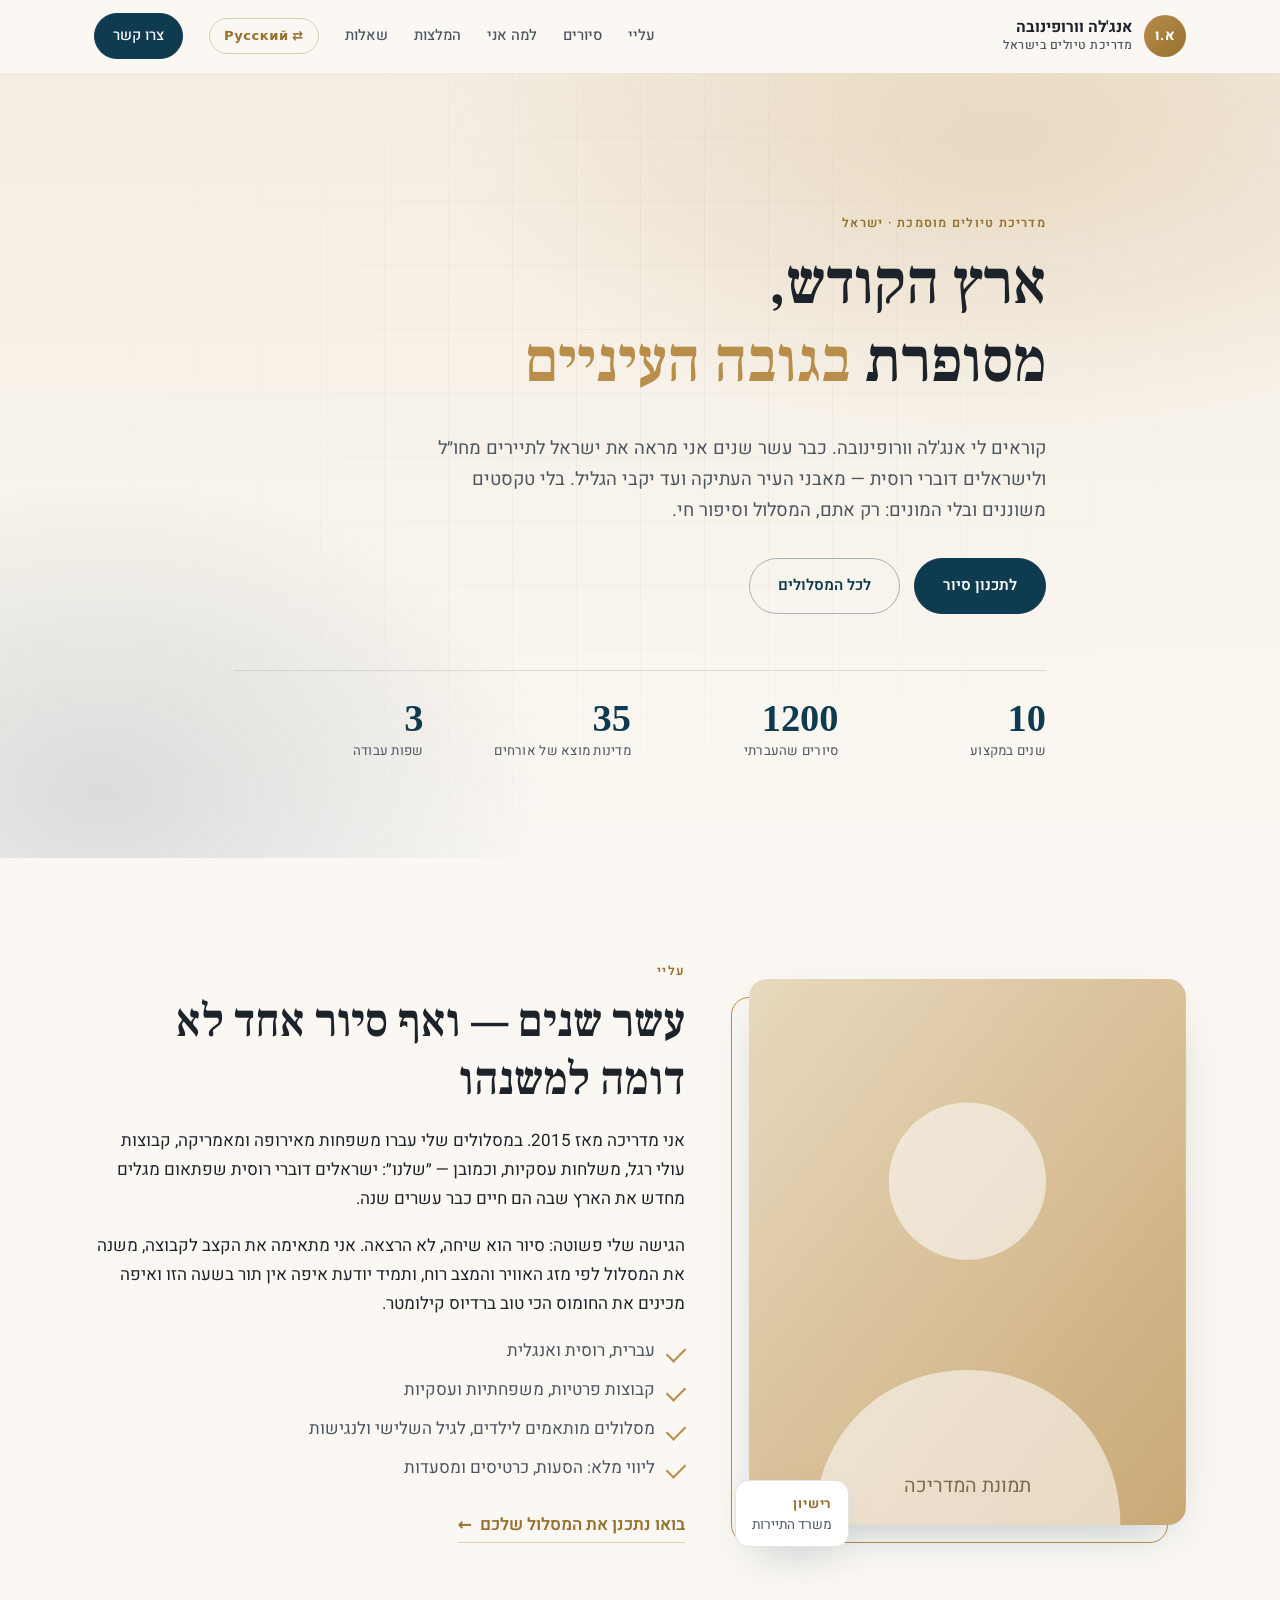
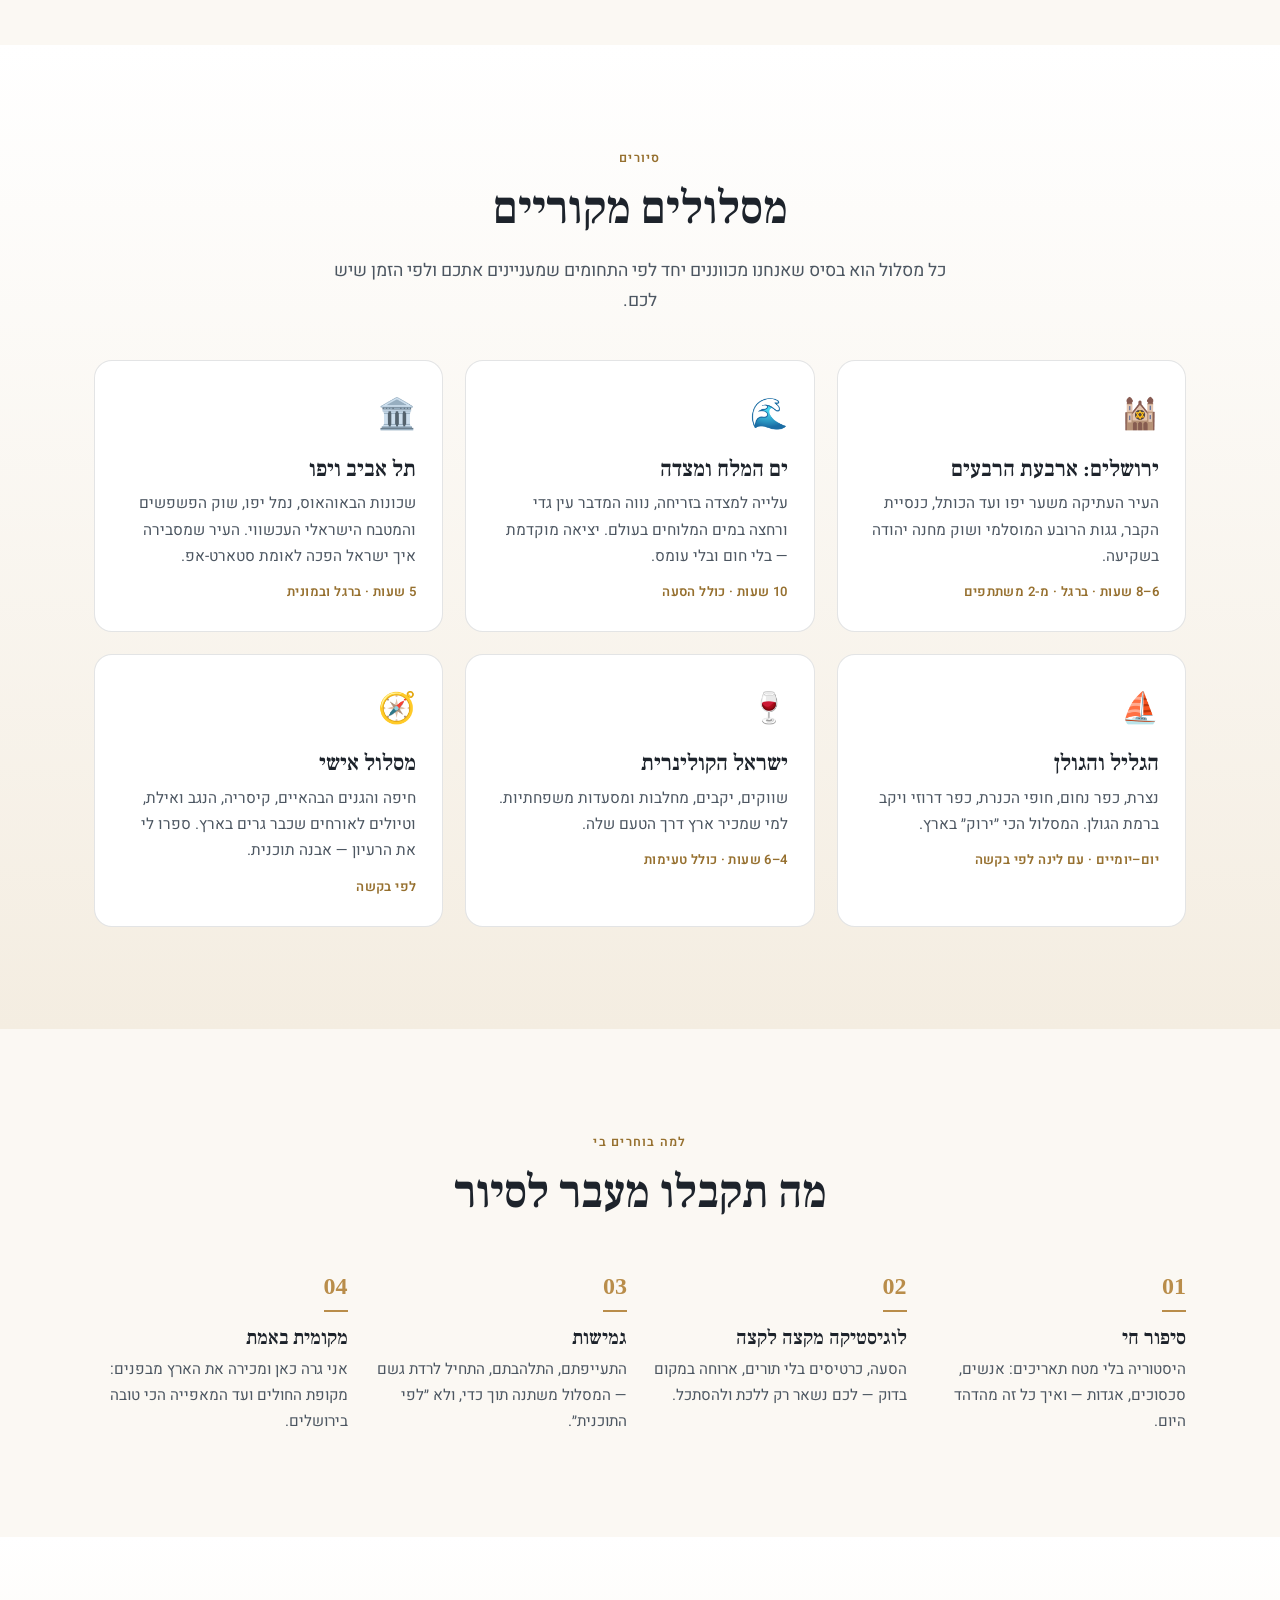
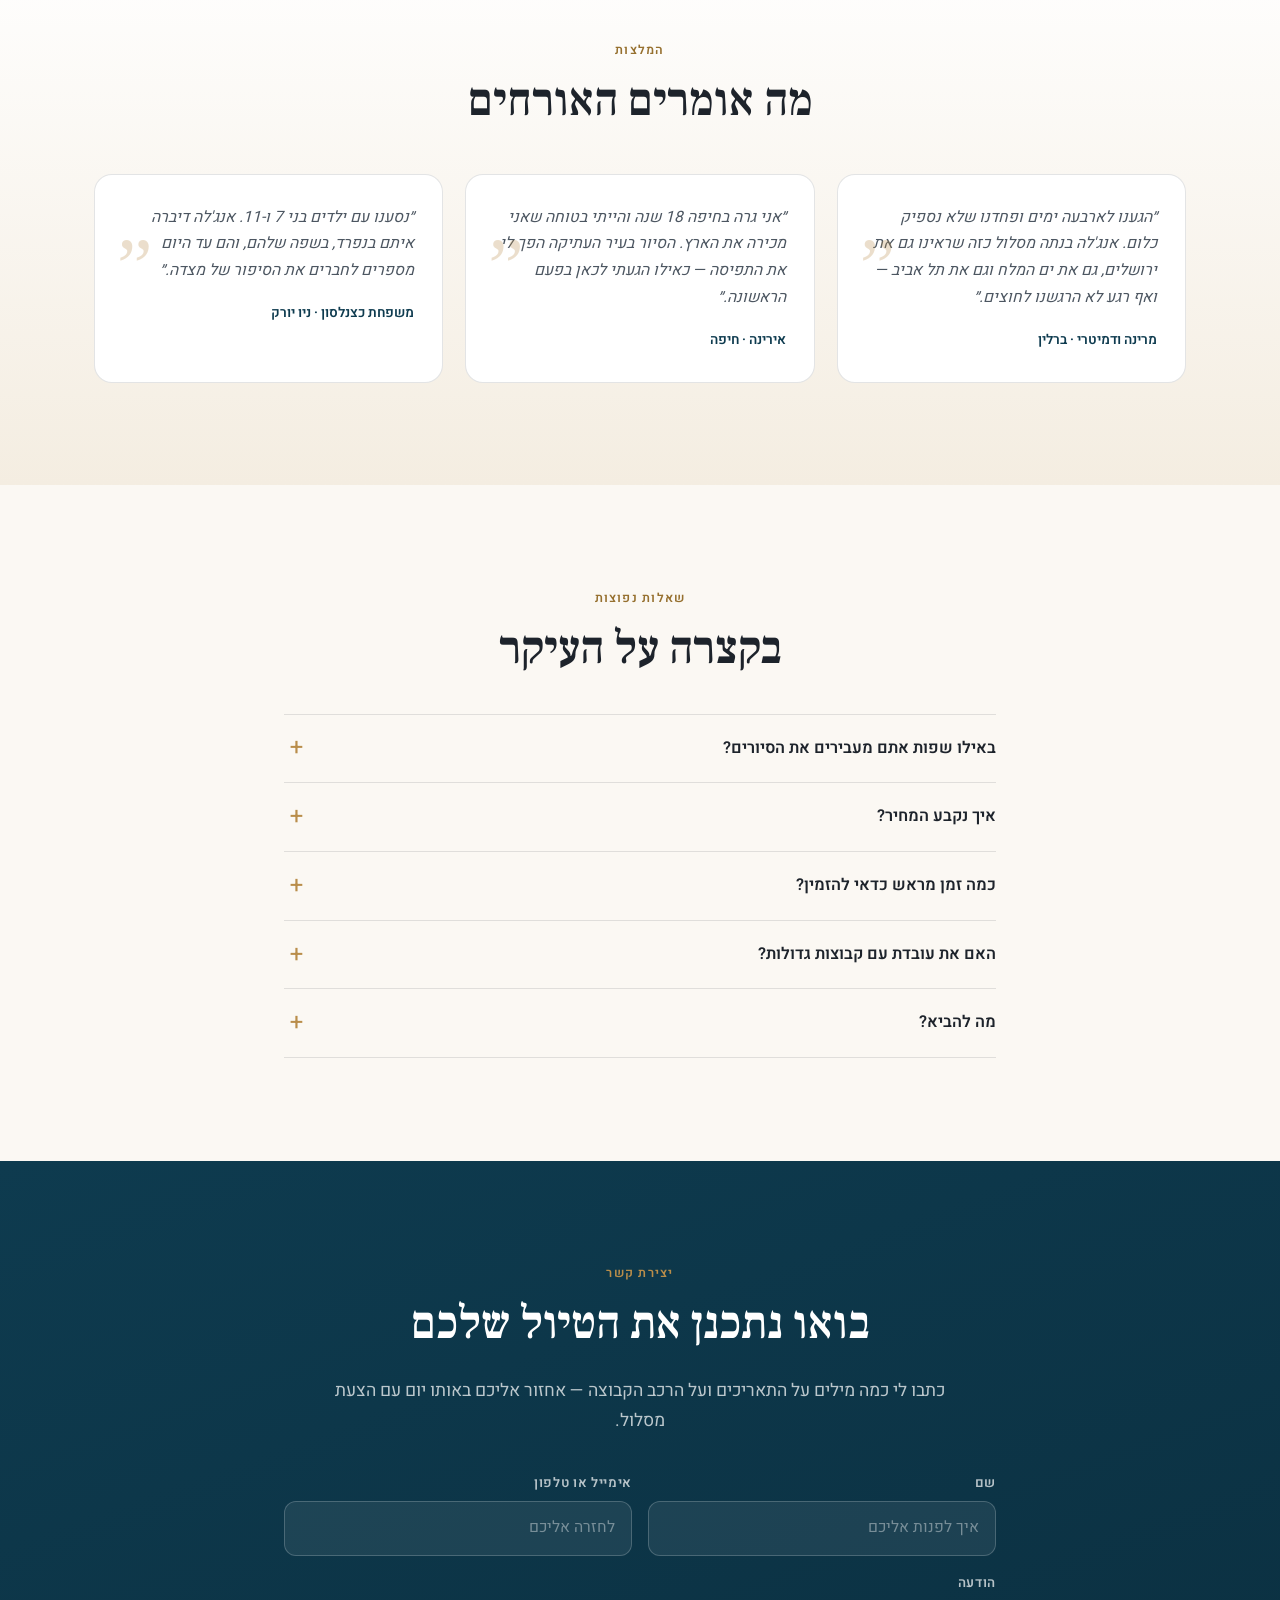
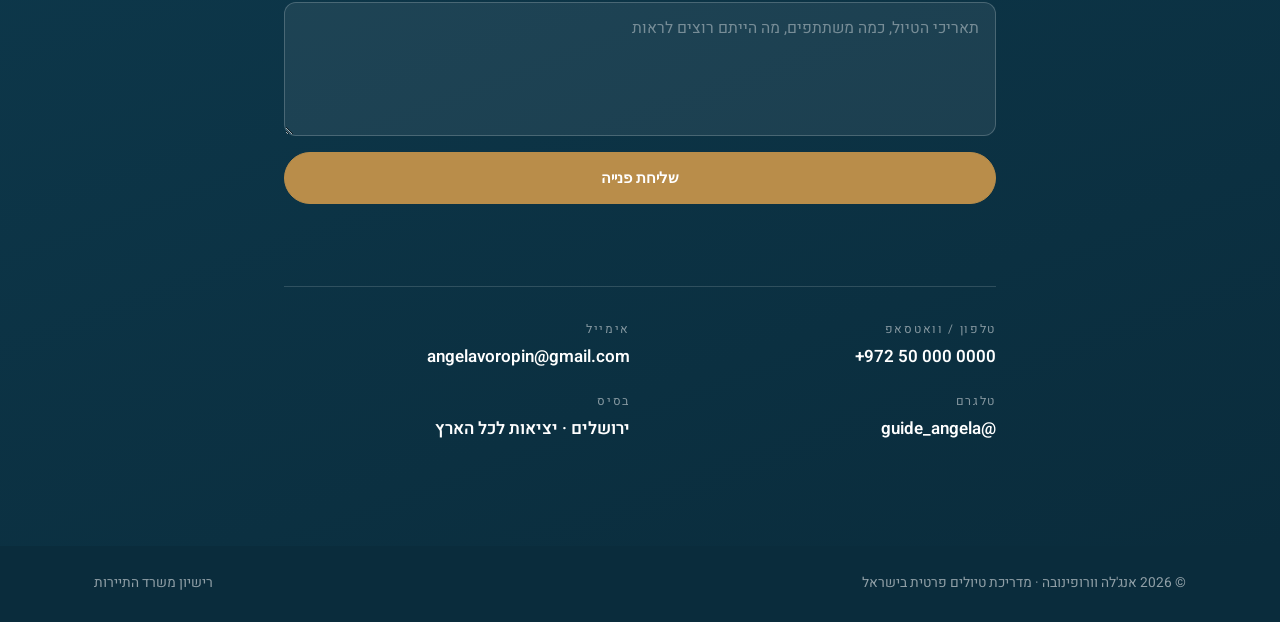
==== he/index.html @ 27bee262 "feat(i18n): גרסה עברית מלאה עם תמיכת RTL - דף חדש he/index.html: כל התוכן מתורגם לעברית - css/rtl.cs" ====
<!DOCTYPE html>
<html lang="he" dir="rtl">
<head>
<meta charset="UTF-8">
<meta name="viewport" content="width=device-width, initial-scale=1">
<title>אנג'לה וורופינובה — מדריכת טיולים פרטית בישראל</title>
<meta name="description" content="אנג'לה וורופינובה — מדריכת טיולים מוסמכת עם 10 שנות ניסיון. סיורים פרטיים וקבוצתיים בירושלים, תל אביב, ים המלח והגליל — בעברית, רוסית ואנגלית.">
<meta name="keywords" content="מדריכת טיולים, סיורים בירושלים, מדריך פרטי, טיול ים המלח, מדריכת טיולים דוברת רוסית">
<meta property="og:title" content="אנג'לה וורופינובה — מדריכת טיולים פרטית בישראל">
<meta property="og:description" content="10 שנים של סיורים מקוריים בארץ הקודש. מסלולים אישיים בעברית, רוסית ואנגלית.">
<meta property="og:type" content="website">
<link rel="alternate" hreflang="ru" href="../index.html">
<link rel="alternate" hreflang="he" href="index.html">
<link rel="preconnect" href="https://fonts.googleapis.com">
<link rel="preconnect" href="https://fonts.gstatic.com" crossorigin>
<link href="https://fonts.googleapis.com/css2?family=Frank+Ruhl+Libre:wght@500;600;700&family=Heebo:wght@300;400;500;600;700&display=swap" rel="stylesheet">
<link rel="stylesheet" href="../css/style.css">
<link rel="stylesheet" href="../css/rtl.css">
</head>
<body>

<header class="nav" id="nav">
  <div class="wrap nav__inner">
    <a class="brand" href="#top">
      <span class="brand__mark">א.ו</span>
      <span class="brand__text">אנג'לה וורופינובה<em>מדריכת טיולים בישראל</em></span>
    </a>
    <nav class="nav__links" id="navLinks">
      <a href="#about">עליי</a>
      <a href="#tours">סיורים</a>
      <a href="#why">למה אני</a>
      <a href="#reviews">המלצות</a>
      <a href="#faq">שאלות</a>
      <a class="lang" href="../index.html" hreflang="ru">Русский</a>
      <a class="btn btn--sm" href="#contact">צרו קשר</a>
    </nav>
    <button class="burger" id="burger" aria-label="תפריט"><span></span><span></span><span></span></button>
  </div>
</header>

<section class="hero" id="top">
  <div class="hero__bg" aria-hidden="true"></div>
  <div class="wrap hero__inner">
    <p class="eyebrow">מדריכת טיולים מוסמכת · ישראל</p>
    <h1>ארץ הקודש,<br>מסופרת <span>בגובה העיניים</span></h1>
    <p class="hero__lead">קוראים לי אנג'לה וורופינובה. כבר עשר שנים אני מראה את ישראל לתיירים מחו״ל
      ולישראלים דוברי רוסית — מאבני העיר העתיקה ועד יקבי הגליל.
      בלי טקסטים משוננים ובלי המונים: רק אתם, המסלול וסיפור חי.</p>
    <div class="hero__cta">
      <a class="btn" href="#contact">לתכנון סיור</a>
      <a class="btn btn--ghost" href="#tours">לכל המסלולים</a>
    </div>
    <ul class="stats">
      <li><b data-count="10">0</b><span>שנים במקצוע</span></li>
      <li><b data-count="1200">0</b><span>סיורים שהעברתי</span></li>
      <li><b data-count="35">0</b><span>מדינות מוצא של אורחים</span></li>
      <li><b data-count="3">0</b><span>שפות עבודה</span></li>
    </ul>
  </div>
</section>

<section class="section" id="about">
  <div class="wrap grid-2">
    <div class="photo">
      <div class="photo__frame">
        <svg viewBox="0 0 400 500" role="img" aria-label="תמונת המדריכה">
          <defs><linearGradient id="g1" x1="0" y1="0" x2="1" y2="1">
            <stop offset="0%" stop-color="#e8d9be"/><stop offset="100%" stop-color="#c9a875"/></linearGradient></defs>
          <rect width="400" height="500" fill="url(#g1)"/>
          <circle cx="200" cy="185" r="72" fill="#fff" opacity=".55"/>
          <path d="M60 500c0-84 63-142 140-142s140 58 140 142z" fill="#fff" opacity=".55"/>
          <text x="200" y="470" text-anchor="middle" font-family="Heebo,sans-serif" font-size="18" fill="#5a4526" opacity=".75">תמונת המדריכה</text>
        </svg>
      </div>
      <div class="badge">
        <b>רישיון</b>
        <span>משרד התיירות</span>
      </div>
    </div>
    <div>
      <p class="eyebrow">עליי</p>
      <h2>עשר שנים — ואף סיור אחד לא דומה למשנהו</h2>
      <p>אני מדריכה מאז 2015. במסלולים שלי עברו משפחות מאירופה ומאמריקה, קבוצות עולי רגל,
        משלחות עסקיות, וכמובן — ״שלנו״: ישראלים דוברי רוסית שפתאום מגלים מחדש את הארץ
        שבה הם חיים כבר עשרים שנה.</p>
      <p>הגישה שלי פשוטה: סיור הוא שיחה, לא הרצאה. אני מתאימה את הקצב לקבוצה,
        משנה את המסלול לפי מזג האוויר והמצב רוח, ותמיד יודעת איפה אין תור בשעה הזו
        ואיפה מכינים את החומוס הכי טוב ברדיוס קילומטר.</p>
      <ul class="ticks">
        <li>עברית, רוסית ואנגלית</li>
        <li>קבוצות פרטיות, משפחתיות ועסקיות</li>
        <li>מסלולים מותאמים לילדים, לגיל השלישי ולנגישות</li>
        <li>ליווי מלא: הסעות, כרטיסים ומסעדות</li>
      </ul>
      <a class="link-arrow" href="#contact">בואו נתכנן את המסלול שלכם</a>
    </div>
  </div>
</section>

<section class="section section--alt" id="tours">
  <div class="wrap">
    <p class="eyebrow center">סיורים</p>
    <h2 class="center">מסלולים מקוריים</h2>
    <p class="lead center">כל מסלול הוא בסיס שאנחנו מכווננים יחד לפי התחומים שמעניינים אתכם ולפי הזמן שיש לכם.</p>
    <div class="cards">
      <article class="card">
        <div class="card__ico">🕍</div>
        <h3>ירושלים: ארבעת הרבעים</h3>
        <p>העיר העתיקה משער יפו ועד הכותל, כנסיית הקבר, גגות הרובע המוסלמי ושוק מחנה יהודה בשקיעה.</p>
        <p class="card__meta">6–8 שעות · ברגל · מ-2 משתתפים</p>
      </article>
      <article class="card">
        <div class="card__ico">🌊</div>
        <h3>ים המלח ומצדה</h3>
        <p>עלייה למצדה בזריחה, נווה המדבר עין גדי ורחצה במים המלוחים בעולם. יציאה מוקדמת — בלי חום ובלי עומס.</p>
        <p class="card__meta">10 שעות · כולל הסעה</p>
      </article>
      <article class="card">
        <div class="card__ico">🏛️</div>
        <h3>תל אביב ויפו</h3>
        <p>שכונות הבאוהאוס, נמל יפו, שוק הפשפשים והמטבח הישראלי העכשווי. העיר שמסבירה איך ישראל הפכה לאומת סטארט-אפ.</p>
        <p class="card__meta">5 שעות · ברגל ובמונית</p>
      </article>
      <article class="card">
        <div class="card__ico">⛵</div>
        <h3>הגליל והגולן</h3>
        <p>נצרת, כפר נחום, חופי הכנרת, כפר דרוזי ויקב ברמת הגולן. המסלול הכי ״ירוק״ בארץ.</p>
        <p class="card__meta">יום–יומיים · עם לינה לפי בקשה</p>
      </article>
      <article class="card">
        <div class="card__ico">🍷</div>
        <h3>ישראל הקולינרית</h3>
        <p>שווקים, יקבים, מחלבות ומסעדות משפחתיות. למי שמכיר ארץ דרך הטעם שלה.</p>
        <p class="card__meta">4–6 שעות · כולל טעימות</p>
      </article>
      <article class="card">
        <div class="card__ico">🧭</div>
        <h3>מסלול אישי</h3>
        <p>חיפה והגנים הבהאיים, קיסריה, הנגב ואילת, וטיולים לאורחים שכבר גרים בארץ. ספרו לי את הרעיון — אבנה תוכנית.</p>
        <p class="card__meta">לפי בקשה</p>
      </article>
    </div>
  </div>
</section>

<section class="section" id="why">
  <div class="wrap">
    <p class="eyebrow center">למה בוחרים בי</p>
    <h2 class="center">מה תקבלו מעבר לסיור</h2>
    <div class="feats">
      <div class="feat"><b>01</b><h4>סיפור חי</h4><p>היסטוריה בלי מטח תאריכים: אנשים, סכסוכים, אגדות — ואיך כל זה מהדהד היום.</p></div>
      <div class="feat"><b>02</b><h4>לוגיסטיקה מקצה לקצה</h4><p>הסעה, כרטיסים בלי תורים, ארוחה במקום בדוק — לכם נשאר רק ללכת ולהסתכל.</p></div>
      <div class="feat"><b>03</b><h4>גמישות</h4><p>התעייפתם, התלהבתם, התחיל לרדת גשם — המסלול משתנה תוך כדי, ולא ״לפי התוכנית״.</p></div>
      <div class="feat"><b>04</b><h4>מקומית באמת</h4><p>אני גרה כאן ומכירה את הארץ מבפנים: מקופת החולים ועד המאפייה הכי טובה בירושלים.</p></div>
    </div>
  </div>
</section>

<section class="section section--alt" id="reviews">
  <div class="wrap">
    <p class="eyebrow center">המלצות</p>
    <h2 class="center">מה אומרים האורחים</h2>
    <div class="cards cards--3">
      <blockquote class="quote">
        <p>״הגענו לארבעה ימים ופחדנו שלא נספיק כלום. אנג'לה בנתה מסלול כזה שראינו גם את ירושלים, גם את ים המלח וגם את תל אביב — ואף רגע לא הרגשנו לחוצים.״</p>
        <footer>מרינה ודמיטרי · ברלין</footer>
      </blockquote>
      <blockquote class="quote">
        <p>״אני גרה בחיפה 18 שנה והייתי בטוחה שאני מכירה את הארץ. הסיור בעיר העתיקה הפך לי את התפיסה — כאילו הגעתי לכאן בפעם הראשונה.״</p>
        <footer>אירינה · חיפה</footer>
      </blockquote>
      <blockquote class="quote">
        <p>״נסענו עם ילדים בני 7 ו-11. אנג'לה דיברה איתם בנפרד, בשפה שלהם, והם עד היום מספרים לחברים את הסיפור של מצדה.״</p>
        <footer>משפחת כצנלסון · ניו יורק</footer>
      </blockquote>
    </div>
  </div>
</section>

<section class="section" id="faq">
  <div class="wrap wrap--narrow">
    <p class="eyebrow center">שאלות נפוצות</p>
    <h2 class="center">בקצרה על העיקר</h2>
    <div class="acc">
      <details><summary>באילו שפות אתם מעבירים את הסיורים?</summary><p>עברית, רוסית ואנגלית. בקבוצות מעורבות אני מדריכה במקביל בשתי שפות.</p></details>
      <details><summary>איך נקבע המחיר?</summary><p>המחיר תלוי במסלול, באורך הסיור ובגודל הקבוצה, וכן בשאלה אם נדרשות הסעות וכרטיסי כניסה. כתבו לי — אשלח הצעה מדויקת עוד באותו יום.</p></details>
      <details><summary>כמה זמן מראש כדאי להזמין?</summary><p>בעונה (מרץ–מאי וספטמבר–נובמבר) עדיף שבועיים עד חודש מראש. בשאר השנה לרוב אפשר למצוא תאריך גם תוך יומיים.</p></details>
      <details><summary>האם את עובדת עם קבוצות גדולות?</summary><p>כן, עד 45 משתתפים עם אוטובוס ומערכת הגברה. מדריכה גם קבוצות עסקיות וקבוצות עולי רגל.</p></details>
      <details><summary>מה להביא?</summary><p>נעליים נוחות, כובע, מים ולבוש שמכסה כתפיים וברכיים אם יש בתוכנית אתרים דתיים. את השאר אעדכן לפני היציאה.</p></details>
    </div>
  </div>
</section>

<section class="cta" id="contact">
  <div class="wrap wrap--narrow">
    <p class="eyebrow center">יצירת קשר</p>
    <h2 class="center">בואו נתכנן את הטיול שלכם</h2>
    <p class="lead center">כתבו לי כמה מילים על התאריכים ועל הרכב הקבוצה — אחזור אליכם באותו יום עם הצעת מסלול.</p>

    <form class="form" id="form" novalidate>
      <div class="row">
        <label>שם<input type="text" name="name" required placeholder="איך לפנות אליכם"></label>
        <label>אימייל או טלפון<input type="text" name="contact" required placeholder="לחזרה אליכם"></label>
      </div>
      <label>הודעה<textarea name="msg" rows="4" required placeholder="תאריכי הטיול, כמה משתתפים, מה הייתם רוצים לראות"></textarea></label>
      <button class="btn btn--wide" type="submit">שליחת פנייה</button>
      <p class="form__note" id="formNote" role="status"></p>
    </form>

    <ul class="contacts">
      <li><span>טלפון / וואטסאפ</span><a href="tel:+972500000000">+972 50 000 0000</a></li>
      <li><span>אימייל</span><a href="mailto:angelavoropin@gmail.com">angelavoropin@gmail.com</a></li>
      <li><span>טלגרם</span><a href="#contact">@guide_angela</a></li>
      <li><span>בסיס</span><span>ירושלים · יציאות לכל הארץ</span></li>
    </ul>
  </div>
</section>

<footer class="footer">
  <div class="wrap footer__inner">
    <p>© <span id="year">2026</span> אנג'לה וורופינובה · מדריכת טיולים פרטית בישראל</p>
    <p class="footer__note">רישיון משרד התיירות</p>
  </div>
</footer>

<a class="fab" href="#contact" aria-label="יצירת קשר">✉</a>
<script src="../js/main.js"></script>
</body>
</html>
---- css/style.css ----
/* Анжела Воропинова — гид по Израилю. Палитра: иерусалимский камень + средиземноморская синь */
:root{
  --sand-50:#fbf8f3;
  --sand-100:#f4ede1;
  --sand-200:#e7dac4;
  --gold:#b98d4a;
  --gold-dark:#96702f;
  --ink:#1d232b;
  --ink-soft:#4c5661;
  --sea:#0e3b4f;
  --sea-2:#16536d;
  --line:rgba(29,35,43,.12);
  --radius:18px;
  --shadow:0 18px 50px -22px rgba(14,59,79,.35);
  --wrap:1140px;
}

*{box-sizing:border-box}
html{scroll-behavior:smooth}
body{
  margin:0;background:var(--sand-50);color:var(--ink);
  font-family:"Manrope",system-ui,-apple-system,"Segoe UI",sans-serif;
  font-size:17px;line-height:1.65;-webkit-font-smoothing:antialiased;
}
img,svg{max-width:100%;display:block}
a{color:inherit}

.wrap{width:100%;max-width:var(--wrap);margin:0 auto;padding:0 24px}
.wrap--narrow{max-width:760px}
.center{text-align:center}

h1,h2,h3,h4{font-family:"Cormorant Garamond",Georgia,serif;font-weight:600;line-height:1.15;margin:0 0 .5em}
h1{font-size:clamp(2.6rem,6vw,4.4rem);letter-spacing:-.01em}
h1 span{color:var(--gold);font-style:italic}
h2{font-size:clamp(2rem,3.6vw,2.9rem)}
h3{font-size:1.4rem;margin-bottom:.35em}
h4{font-size:1.25rem;margin-bottom:.3em}
p{margin:0 0 1.1em}

.eyebrow{
  font-size:.78rem;letter-spacing:.18em;text-transform:uppercase;
  font-weight:600;color:var(--gold-dark);margin-bottom:.9em;
}
.lead{font-size:1.1rem;color:var(--ink-soft);max-width:640px;margin-inline:auto}

/* --- Кнопки --- */
.btn{
  display:inline-block;padding:14px 28px;border-radius:999px;border:1px solid var(--sea);
  background:var(--sea);color:#fff;text-decoration:none;font-weight:600;font-size:.95rem;
  transition:.25s ease;cursor:pointer;
}
.btn:hover{background:var(--sea-2);border-color:var(--sea-2);transform:translateY(-2px);box-shadow:var(--shadow)}
.btn--ghost{background:transparent;color:var(--sea);border-color:rgba(14,59,79,.35)}
.btn--ghost:hover{background:rgba(14,59,79,.06);color:var(--sea)}
.btn--sm{padding:9px 18px;font-size:.85rem}
.btn--wide{width:100%;padding:16px}

.link-arrow{
  display:inline-flex;align-items:center;gap:8px;text-decoration:none;font-weight:600;
  color:var(--gold-dark);border-bottom:1px solid rgba(185,141,74,.4);padding-bottom:2px;
}
.link-arrow::after{content:"→";transition:transform .25s}
.link-arrow:hover::after{transform:translateX(5px)}

/* --- Навигация --- */
.nav{position:sticky;top:0;z-index:50;background:rgba(251,248,243,.82);backdrop-filter:blur(12px);border-bottom:1px solid transparent;transition:.3s}
.nav.is-stuck{border-color:var(--line);box-shadow:0 6px 24px -18px rgba(0,0,0,.5)}
.nav__inner{display:flex;align-items:center;justify-content:space-between;gap:16px;min-height:72px}
.brand{display:flex;align-items:center;gap:12px;text-decoration:none}
.brand__mark{
  width:42px;height:42px;flex:0 0 42px;border-radius:50%;
  background:linear-gradient(135deg,var(--gold),var(--gold-dark));color:#fff;
  display:grid;place-items:center;font-weight:700;font-size:.9rem;letter-spacing:.04em;
}
.brand__text{display:flex;flex-direction:column;font-weight:700;font-size:.98rem;line-height:1.2}
.brand__text em{font-style:normal;font-weight:500;font-size:.76rem;color:var(--ink-soft);letter-spacing:.04em}
.nav__links{display:flex;align-items:center;gap:26px}
.nav__links a{text-decoration:none;font-size:.92rem;font-weight:500;color:var(--ink-soft);transition:color .2s}
.nav__links a:hover{color:var(--gold-dark)}
.nav__links a.btn{color:#fff}
.lang{
  font-size:.82rem!important;font-weight:600!important;letter-spacing:.04em;
  color:var(--gold-dark)!important;border:1px solid rgba(185,141,74,.4);
  border-radius:999px;padding:6px 14px;transition:.25s;
}
.lang:hover{background:rgba(185,141,74,.12);border-color:var(--gold)}
.burger{display:none;background:none;border:0;padding:8px;cursor:pointer}
.burger span{display:block;width:24px;height:2px;background:var(--ink);margin:5px 0;transition:.25s}

/* --- Hero --- */
.hero{position:relative;overflow:hidden;padding:clamp(72px,11vw,140px) 0 clamp(56px,8vw,96px)}
.hero__bg{
  position:absolute;inset:0;z-index:0;
  background:
    radial-gradient(900px 480px at 78% 8%,rgba(185,141,74,.22),transparent 62%),
    radial-gradient(760px 520px at 8% 92%,rgba(14,59,79,.14),transparent 60%),
    linear-gradient(180deg,var(--sand-100),var(--sand-50));
}
.hero__bg::after{
  content:"";position:absolute;inset:0;
  background-image:linear-gradient(var(--line) 1px,transparent 1px),linear-gradient(90deg,var(--line) 1px,transparent 1px);
  background-size:64px 64px;opacity:.35;
  mask-image:radial-gradient(circle at 50% 40%,#000,transparent 72%);
}
.hero__inner{position:relative;z-index:1;max-width:860px}
.hero__lead{font-size:1.15rem;color:var(--ink-soft);max-width:620px}
.hero__cta{display:flex;flex-wrap:wrap;gap:14px;margin:32px 0 0}

.stats{list-style:none;display:grid;grid-template-columns:repeat(4,1fr);gap:18px;padding:0;margin:56px 0 0;border-top:1px solid var(--line);padding-top:28px}
.stats li{display:flex;flex-direction:column;gap:2px}
.stats b{font-family:"Cormorant Garamond",serif;font-size:2.4rem;line-height:1;color:var(--sea)}
.stats span{font-size:.83rem;color:var(--ink-soft);letter-spacing:.02em}

/* --- Секции --- */
.section{padding:clamp(64px,8vw,104px) 0}
.section--alt{background:linear-gradient(180deg,#fff,var(--sand-100))}
.section--alt h2,.section h2{margin-bottom:.4em}

.grid-2{display:grid;grid-template-columns:.85fr 1.15fr;gap:clamp(32px,5vw,72px);align-items:center}
.photo{position:relative}
.photo__frame{border-radius:var(--radius);overflow:hidden;box-shadow:var(--shadow)}
.photo::before{
  content:"";position:absolute;inset:18px -18px -18px 18px;border:1px solid var(--gold);
  border-radius:var(--radius);z-index:-1;
}
.badge{
  position:absolute;right:-14px;bottom:-22px;background:#fff;border:1px solid var(--line);
  border-radius:14px;padding:12px 16px;box-shadow:var(--shadow);max-width:200px;
}
.badge b{display:block;font-size:.82rem;color:var(--gold-dark);letter-spacing:.06em;text-transform:uppercase}
.badge span{font-size:.85rem;color:var(--ink-soft);line-height:1.35;display:block}

.ticks{list-style:none;padding:0;margin:0 0 28px}
.ticks li{position:relative;padding-left:30px;margin-bottom:10px;color:var(--ink-soft)}
.ticks li::before{
  content:"";position:absolute;left:0;top:.55em;width:16px;height:9px;
  border-left:2px solid var(--gold);border-bottom:2px solid var(--gold);transform:rotate(-45deg);
}

/* --- Карточки --- */
.cards{display:grid;grid-template-columns:repeat(3,1fr);gap:22px;margin-top:44px}
.cards--3{grid-template-columns:repeat(3,1fr)}
.card{
  background:#fff;border:1px solid var(--line);border-radius:var(--radius);padding:28px 26px;
  transition:.3s ease;
}
.card:hover{transform:translateY(-6px);box-shadow:var(--shadow);border-color:rgba(185,141,74,.45)}
.card__ico{font-size:1.9rem;margin-bottom:14px}
.card p{color:var(--ink-soft);font-size:.96rem;margin-bottom:.8em}
.card__meta{font-size:.82rem!important;color:var(--gold-dark)!important;font-weight:600;letter-spacing:.03em;margin:0!important}

.feats{display:grid;grid-template-columns:repeat(4,1fr);gap:26px;margin-top:44px}
.feat b{
  display:inline-block;font-family:"Cormorant Garamond",serif;font-size:1.5rem;color:var(--gold);
  border-bottom:2px solid var(--gold);padding-bottom:4px;margin-bottom:14px;
}
.feat p{color:var(--ink-soft);font-size:.95rem;margin:0}

.quote{
  margin:0;background:#fff;border:1px solid var(--line);border-radius:var(--radius);
  padding:30px 28px;position:relative;
}
.quote::before{
  content:"”";position:absolute;top:6px;right:22px;font-family:"Cormorant Garamond",serif;
  font-size:5rem;color:var(--gold);opacity:.28;line-height:1;
}
.quote p{font-size:.98rem;color:var(--ink-soft);font-style:italic}
.quote footer{font-size:.85rem;font-weight:600;color:var(--sea);font-style:normal}

/* --- FAQ --- */
.acc{margin-top:36px;border-top:1px solid var(--line)}
.acc details{border-bottom:1px solid var(--line)}
.acc summary{
  cursor:pointer;list-style:none;padding:20px 40px 20px 0;font-weight:600;position:relative;
  font-size:1.02rem;transition:color .2s;
}
.acc summary::-webkit-details-marker{display:none}
.acc summary::after{
  content:"+";position:absolute;right:6px;top:50%;transform:translateY(-50%);
  font-size:1.5rem;font-weight:400;color:var(--gold);transition:transform .25s;
}
.acc details[open] summary{color:var(--gold-dark)}
.acc details[open] summary::after{transform:translateY(-50%) rotate(45deg)}
.acc details p{color:var(--ink-soft);font-size:.96rem;padding:0 40px 20px 0;margin:0}

/* --- Контакты --- */
.cta{background:linear-gradient(160deg,var(--sea),#0a2c3c);color:#fff;padding:clamp(64px,8vw,104px) 0}
.cta h2{color:#fff}
.cta .eyebrow{color:var(--gold)}
.cta .lead{color:rgba(255,255,255,.72)}

.form{margin-top:36px;display:flex;flex-direction:column;gap:16px}
.form .row{display:grid;grid-template-columns:1fr 1fr;gap:16px}
.form label{display:flex;flex-direction:column;gap:7px;font-size:.83rem;font-weight:600;letter-spacing:.05em;text-transform:uppercase;color:rgba(255,255,255,.7)}
.form input,.form textarea{
  font:inherit;font-size:.98rem;text-transform:none;letter-spacing:normal;font-weight:400;
  padding:13px 16px;border-radius:12px;border:1px solid rgba(255,255,255,.2);
  background:rgba(255,255,255,.07);color:#fff;transition:.2s;resize:vertical;
}
.form input::placeholder,.form textarea::placeholder{color:rgba(255,255,255,.4)}
.form input:focus,.form textarea:focus{outline:none;border-color:var(--gold);background:rgba(255,255,255,.12)}
.form input.err,.form textarea.err{border-color:#e08a7a}
.form .btn{background:var(--gold);border-color:var(--gold)}
.form .btn:hover{background:#cb9c54;border-color:#cb9c54}
.form__note{min-height:22px;margin:0;font-size:.9rem;color:var(--gold);text-align:center}

.contacts{list-style:none;padding:0;margin:44px 0 0;display:grid;grid-template-columns:repeat(2,1fr);gap:20px;border-top:1px solid rgba(255,255,255,.15);padding-top:32px}
.contacts li{display:flex;flex-direction:column;gap:3px}
.contacts span:first-child{font-size:.75rem;letter-spacing:.14em;text-transform:uppercase;color:rgba(255,255,255,.5)}
.contacts a,.contacts li>span:last-child{color:#fff;text-decoration:none;font-weight:600}
.contacts a:hover{color:var(--gold)}

/* --- Подвал --- */
.footer{background:#0a2c3c;color:rgba(255,255,255,.55);padding:26px 0;font-size:.86rem}
.footer__inner{display:flex;justify-content:space-between;gap:12px;flex-wrap:wrap}
.footer p{margin:0}

.fab{
  position:fixed;right:22px;bottom:22px;z-index:60;width:54px;height:54px;border-radius:50%;
  background:var(--gold);color:#fff;display:grid;place-items:center;font-size:1.3rem;
  text-decoration:none;box-shadow:var(--shadow);transition:.25s;opacity:0;pointer-events:none;
}
.fab.show{opacity:1;pointer-events:auto}
.fab:hover{transform:scale(1.08)}

/* --- Анимация появления --- */
.reveal{opacity:0;transform:translateY(24px);transition:opacity .7s ease,transform .7s ease}
.reveal.in{opacity:1;transform:none}

/* --- Адаптив --- */
@media (max-width:960px){
  .grid-2{grid-template-columns:1fr}
  .cards,.cards--3{grid-template-columns:repeat(2,1fr)}
  .feats{grid-template-columns:repeat(2,1fr)}
  .badge{right:12px}
}
@media (max-width:720px){
  body{font-size:16px}
  .nav__links{
    position:absolute;top:100%;left:0;right:0;background:var(--sand-50);border-bottom:1px solid var(--line);
    flex-direction:column;align-items:stretch;gap:0;padding:8px 24px 20px;display:none;
  }
  .nav__links.open{display:flex}
  .nav__links a{padding:12px 0;border-bottom:1px solid var(--line)}
  .nav__links a.btn{text-align:center;margin-top:12px;border-bottom:0}
  .nav__links a.lang{text-align:center;margin-top:12px;border-bottom:1px solid rgba(185,141,74,.4)}
  .burger{display:block}
  .stats{grid-template-columns:repeat(2,1fr);gap:24px}
  .cards,.cards--3,.feats{grid-template-columns:1fr}
  .form .row,.contacts{grid-template-columns:1fr}
  .photo::before{display:none}
}

@media (prefers-reduced-motion:reduce){
  *{animation:none!important;transition:none!important}
  .reveal{opacity:1;transform:none}
  html{scroll-behavior:auto}
}
---- css/rtl.css ----
/* Гебраистская RTL-версия — накладывается поверх style.css */
/* גרסה עברית: היפוך כיוון והתאמות טיפוגרפיה */

html[dir="rtl"] body{
  font-family:"Heebo",system-ui,-apple-system,"Segoe UI",sans-serif;
  line-height:1.7;
}
html[dir="rtl"] h1,
html[dir="rtl"] h2,
html[dir="rtl"] h3,
html[dir="rtl"] h4{
  font-family:"Frank Ruhl Libre",Georgia,serif;
  line-height:1.25;
  letter-spacing:0;
}
html[dir="rtl"] h1{font-size:clamp(2.3rem,5.4vw,3.9rem)}
html[dir="rtl"] h1 span{font-style:normal}
html[dir="rtl"] .eyebrow{letter-spacing:.1em}

/* Цифры и латиница внутри RTL остаются слева направо */
html[dir="rtl"] .stats b,
html[dir="rtl"] .feat b,
html[dir="rtl"] .contacts a[href^="tel"],
html[dir="rtl"] .contacts a[href^="mailto"]{direction:ltr;unicode-bidi:isolate}
html[dir="rtl"] .contacts a[href^="tel"],
html[dir="rtl"] .contacts a[href^="mailto"]{display:inline-block;text-align:right}

/* Списки с галочками */
html[dir="rtl"] .ticks li{padding-left:0;padding-right:30px}
html[dir="rtl"] .ticks li::before{left:auto;right:0}

/* Портрет и бейдж лицензии */
html[dir="rtl"] .photo::before{inset:18px 18px -18px -18px}
html[dir="rtl"] .badge{right:auto;left:-14px}

/* Стрелка-ссылка смотрит влево */
html[dir="rtl"] .link-arrow::after{content:"←"}
html[dir="rtl"] .link-arrow:hover::after{transform:translateX(-5px)}

/* Аккордеон FAQ */
html[dir="rtl"] .acc summary{padding:20px 0 20px 40px}
html[dir="rtl"] .acc summary::after{right:auto;left:6px}
html[dir="rtl"] .acc details p{padding:0 0 20px 40px}

/* Кавычка в отзывах */
html[dir="rtl"] .quote::before{right:auto;left:22px;content:"„"}

/* Плавающая кнопка */
html[dir="rtl"] .fab{right:auto;left:22px}

/* Переключатель языка */
html[dir="rtl"] .lang::before{content:"⇄ "}

@media (max-width:960px){
  html[dir="rtl"] .badge{left:12px;right:auto}
}
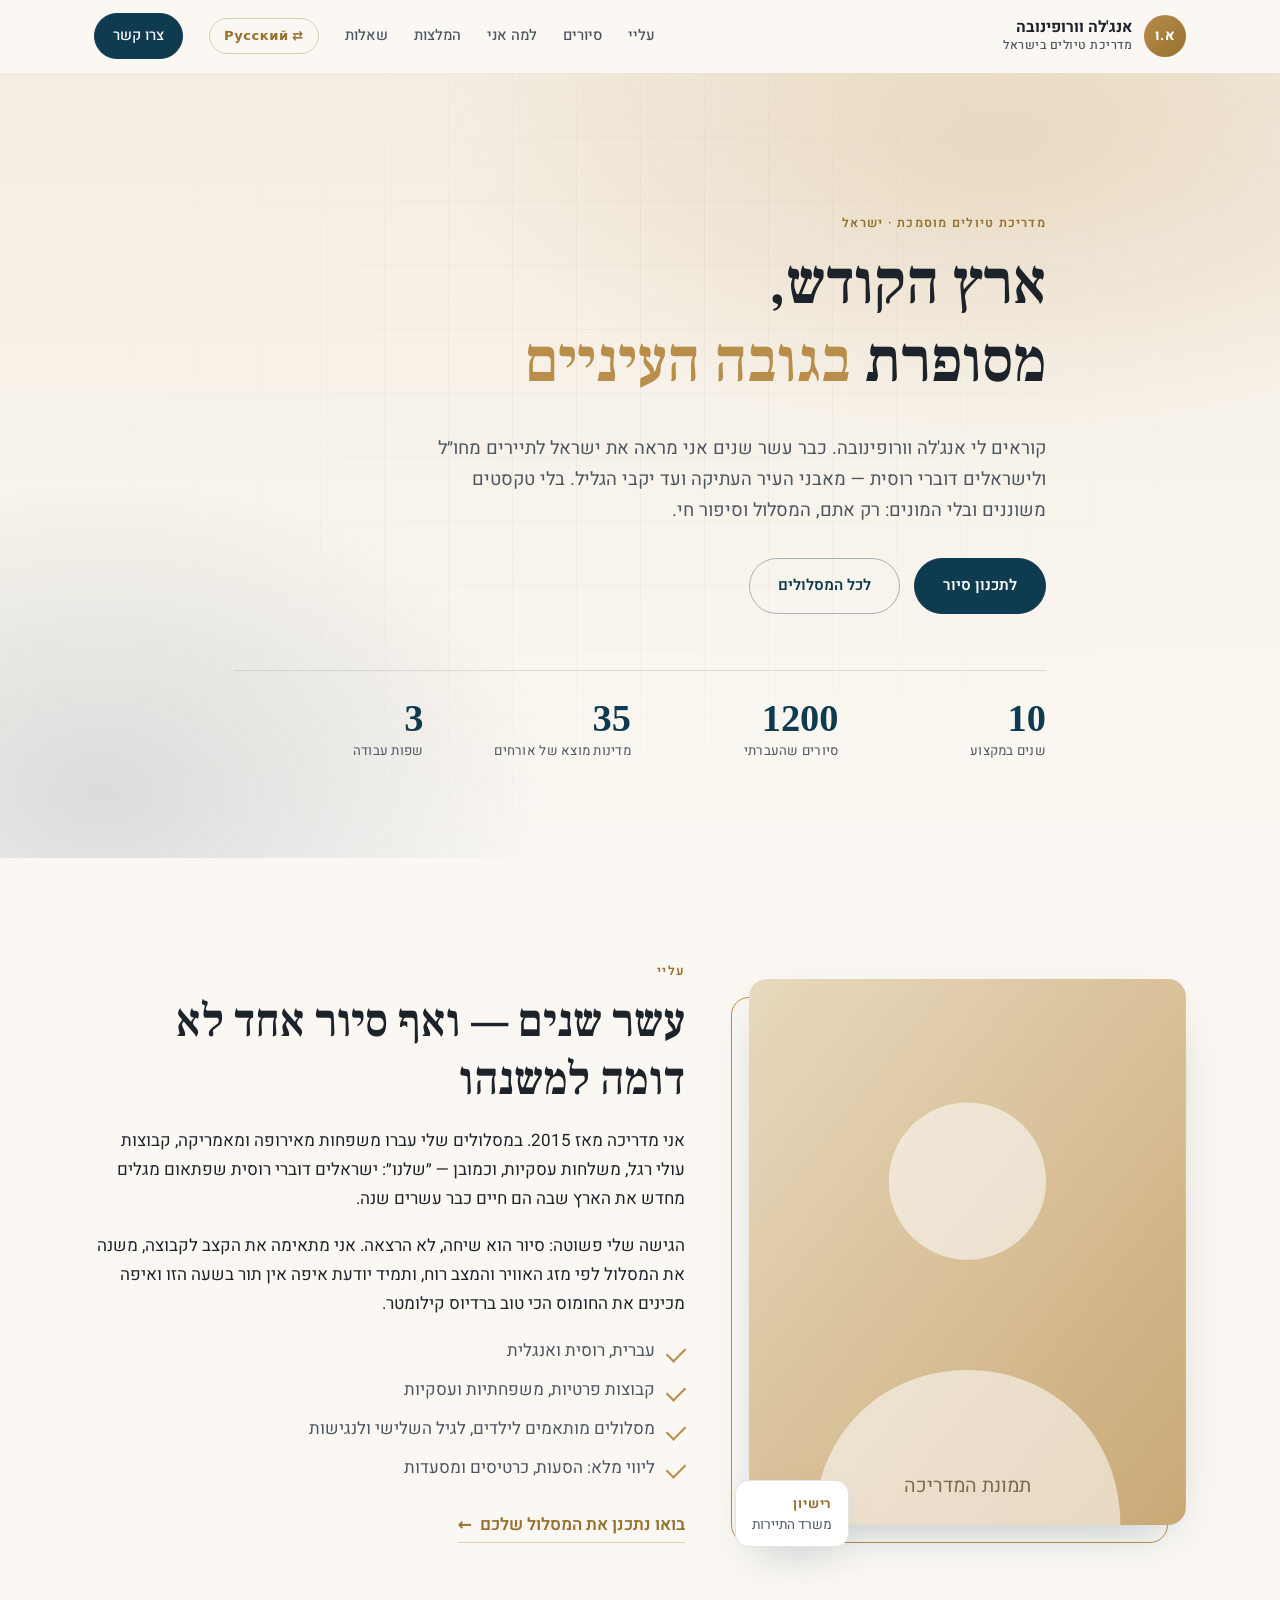
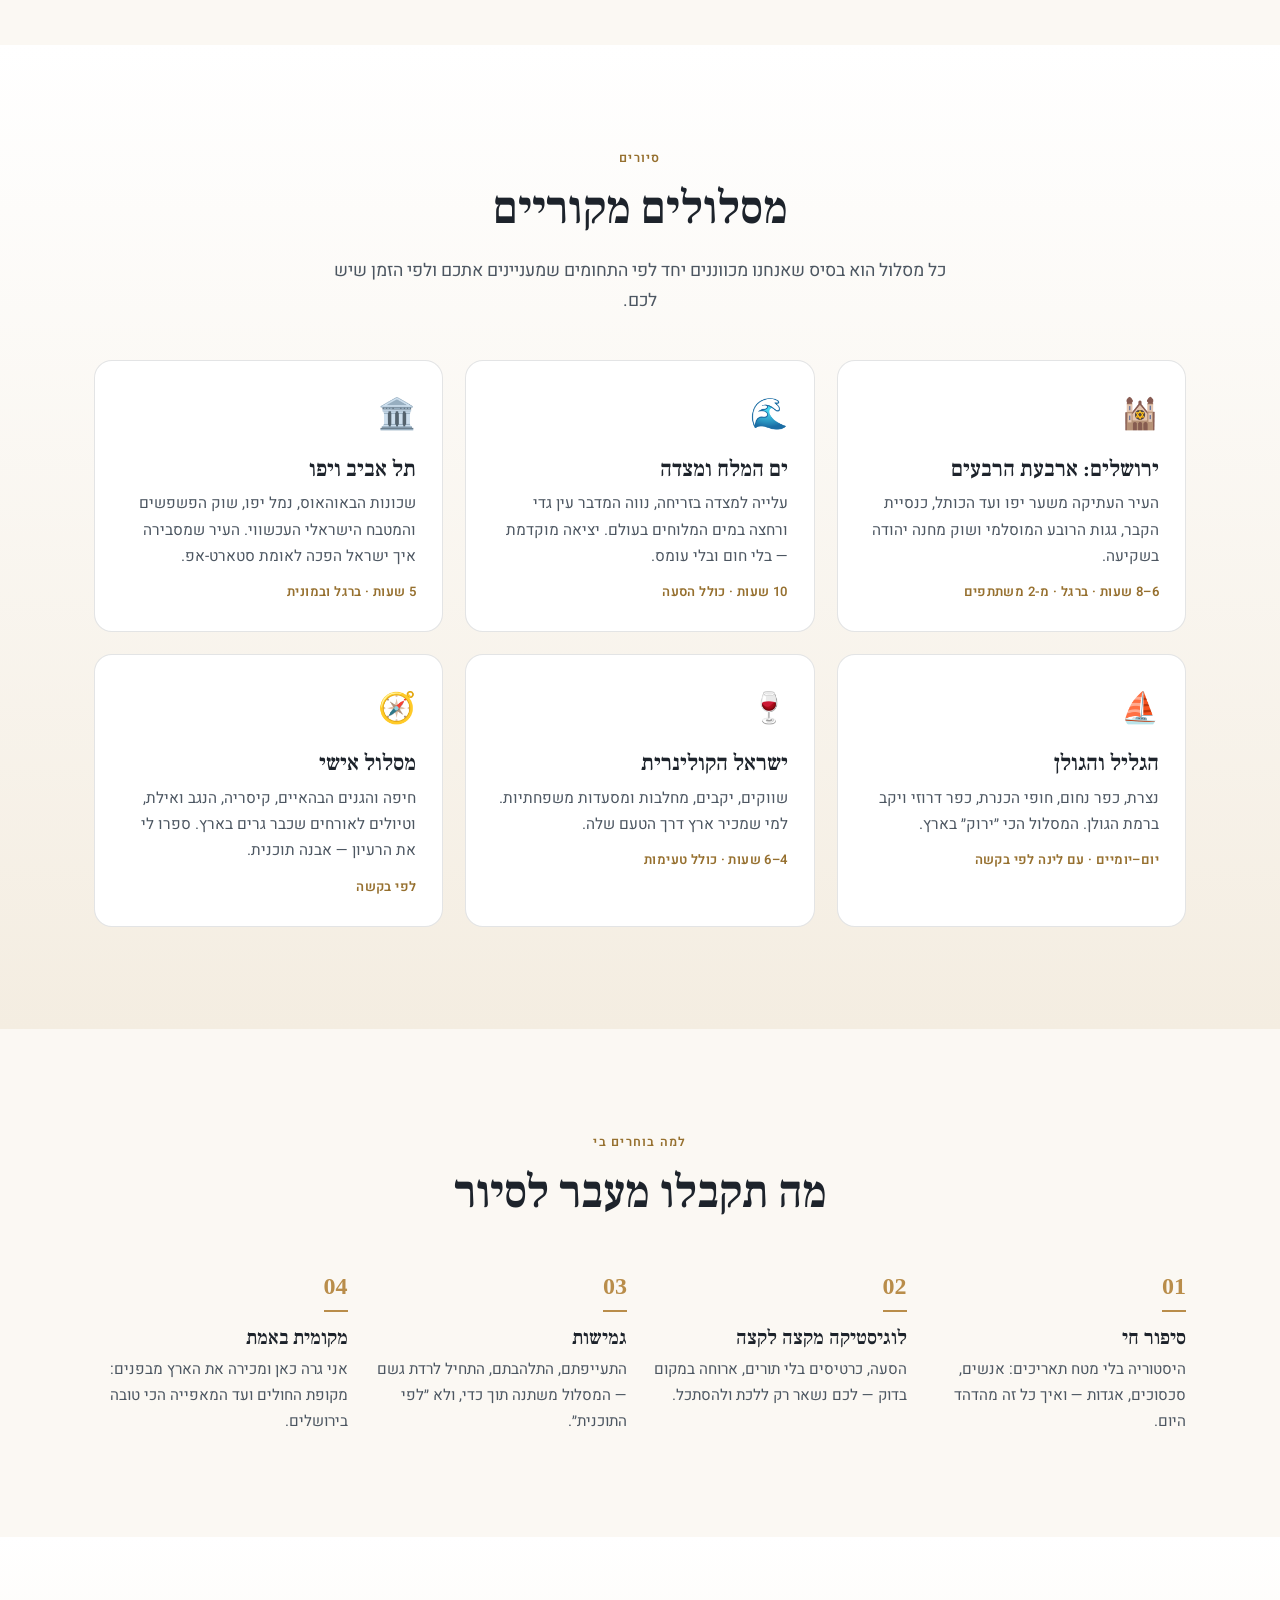
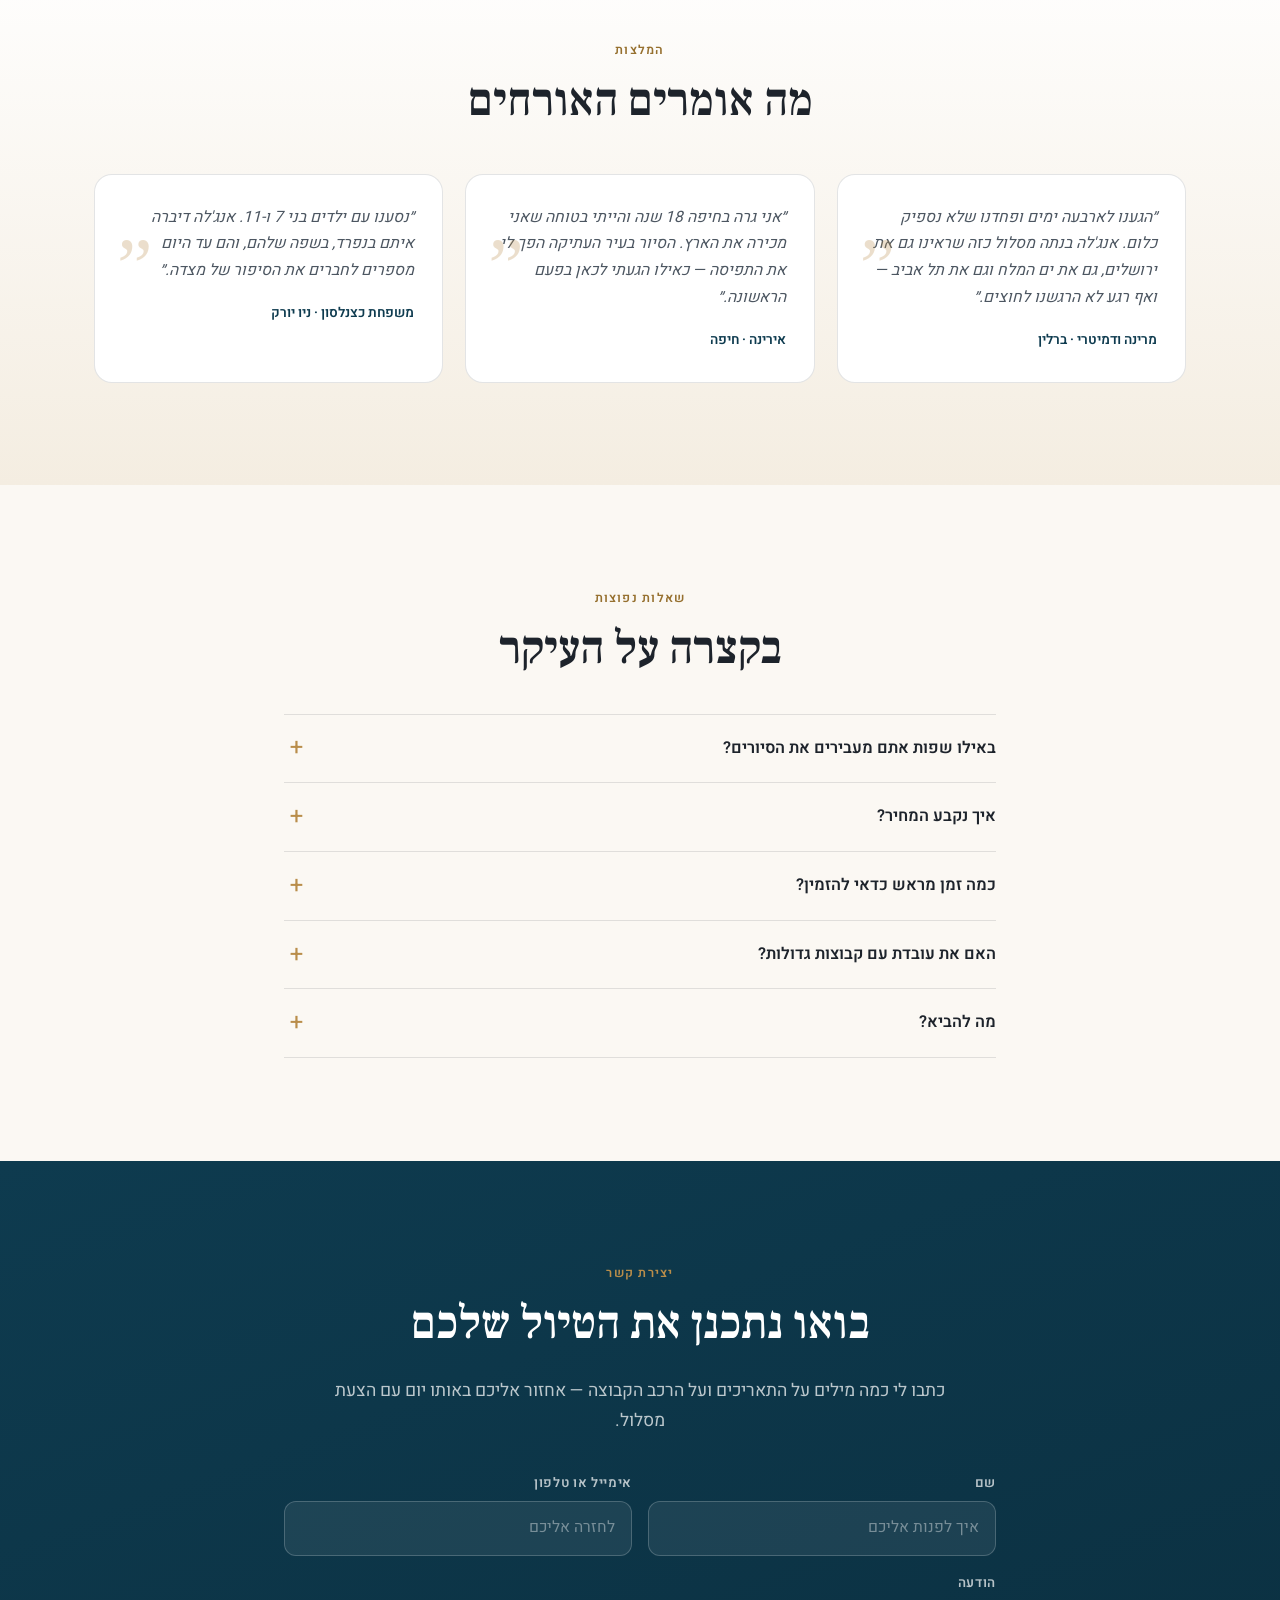
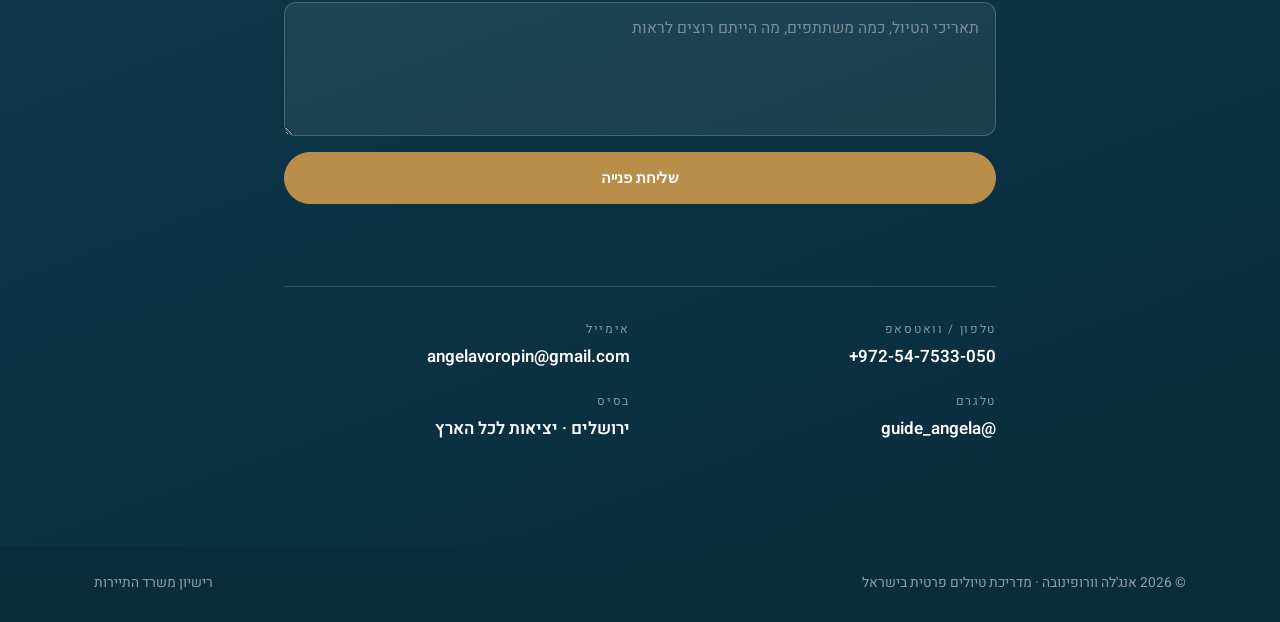
==== commit a3e91acb: "feat(contacts): реальный телефон +972-54-7533-050 в обеих языковых версиях" ====
--- a/he/index.html
+++ b/he/index.html
@@ -208,7 +208,7 @@
     </form>
 
     <ul class="contacts">
-      <li><span>טלפון / וואטסאפ</span><a href="tel:+972500000000">+972 50 000 0000</a></li>
+      <li><span>טלפון / וואטסאפ</span><a href="tel:+972547533050">+972-54-7533-050</a></li>
       <li><span>אימייל</span><a href="mailto:angelavoropin@gmail.com">angelavoropin@gmail.com</a></li>
       <li><span>טלגרם</span><a href="#contact">@guide_angela</a></li>
       <li><span>בסיס</span><span>ירושלים · יציאות לכל הארץ</span></li>
